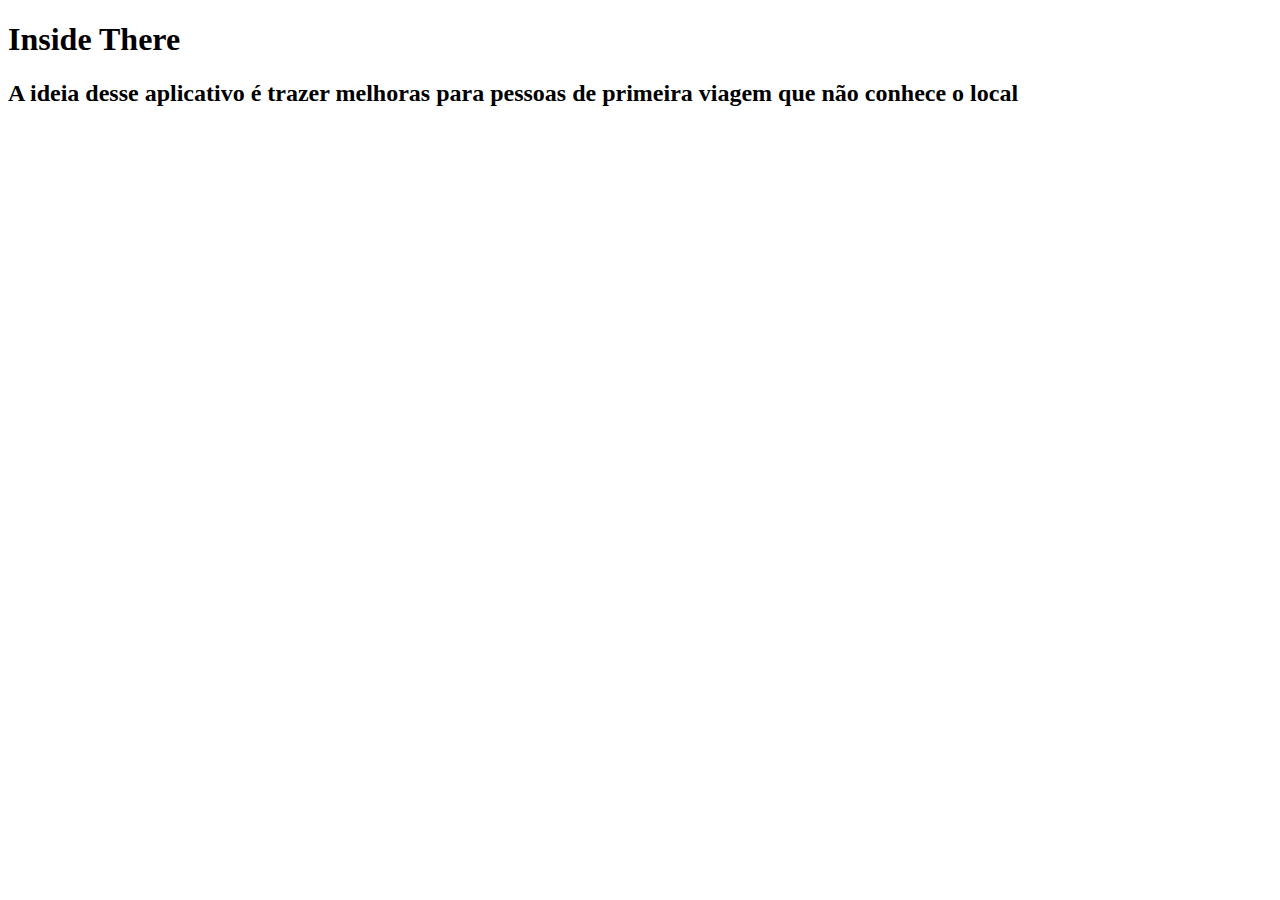
==== Inside There/index.html @ d286673c "Add files via upload" ====
<!DOCTYPE html>
<html>
<head>
    <meta charset="UTF-8"/>
    <title>Inside There</title> 
</head>
<body>
<h1>Inside There</h1>
<p>

<h2>A ideia desse aplicativo é trazer melhoras para pessoas de primeira viagem que não conhece o local</h2>

</p>


</body>









</html>
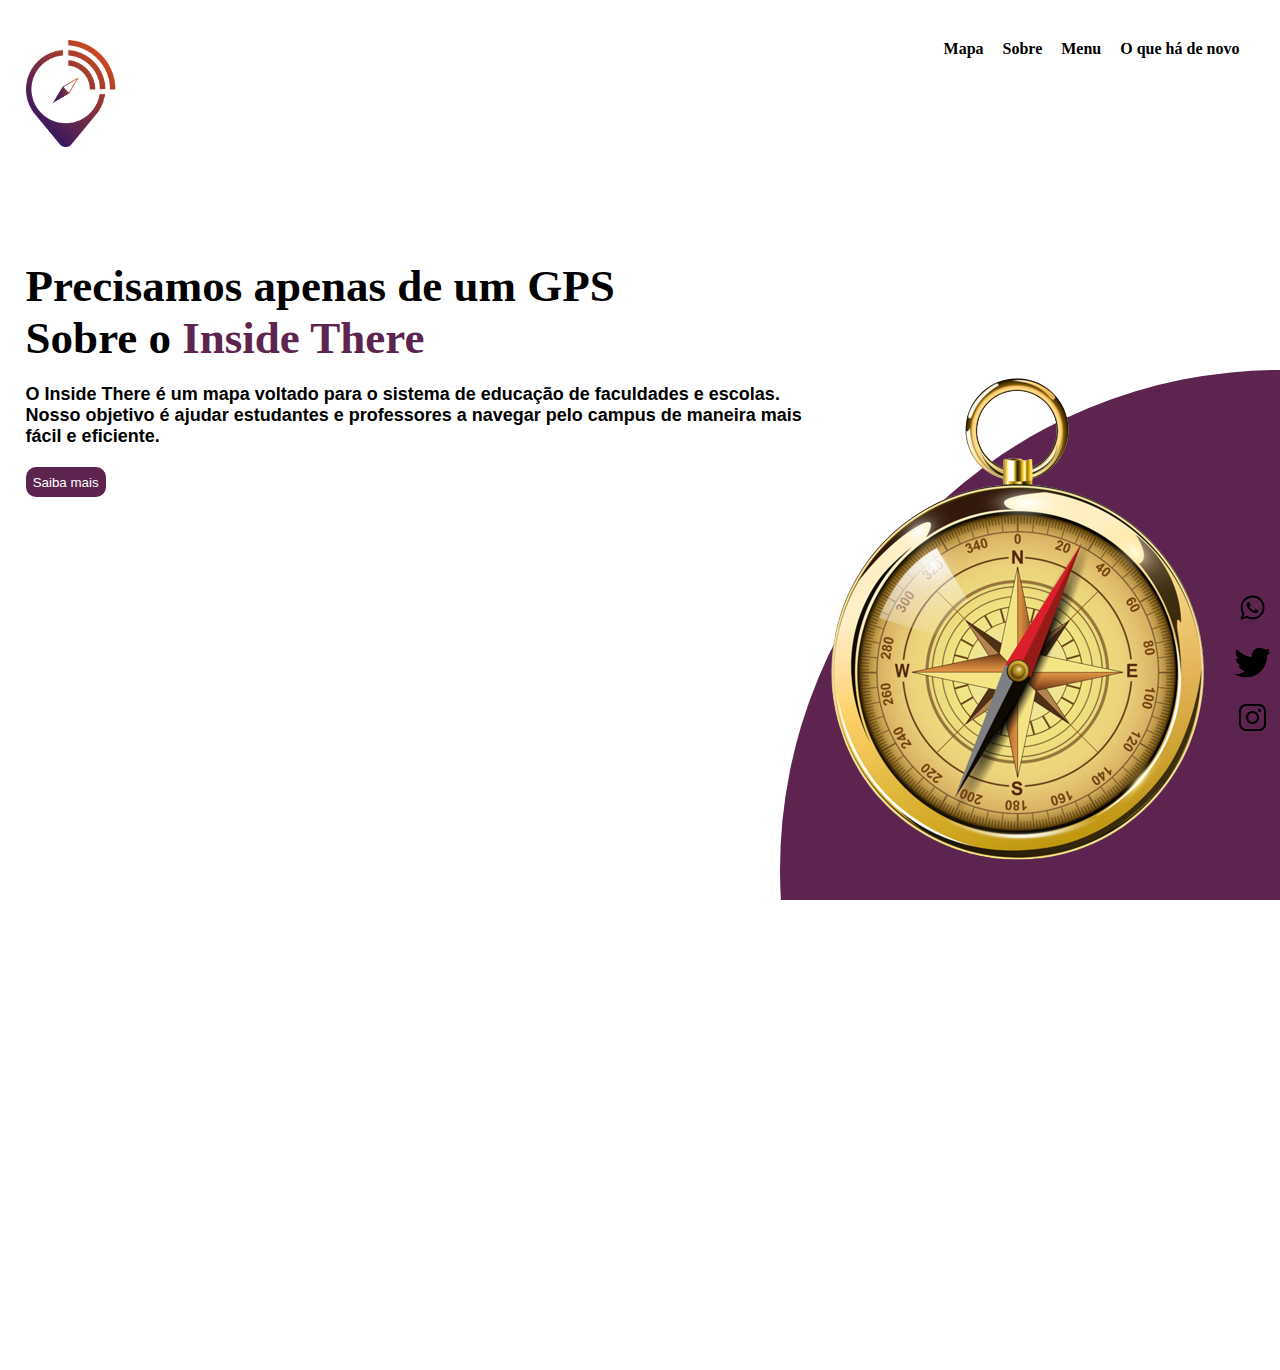
==== commit bad77852: "Add files via upload" ====
--- a/Inside There/index.html
+++ b/Inside There/index.html
@@ -2,25 +2,38 @@
 <html>
 <head>
     <meta charset="UTF-8"/>
-    <title>Inside There</title> 
+    <meta name="viewport" content="width=device-width, initial-scale=1.0, maximum-scale=1.0">
+    <title>Inside There- Site em construção</title> 
+    <link rel="stylesheet" href="assets/css/style.css"/>
 </head>
 <body>
-<h1>Inside There</h1>
-<p>
-
-<h2>A ideia desse aplicativo é trazer melhoras para pessoas de primeira viagem que não conhece o local</h2>
-
-</p>
-
-
+<header>
+    <div class="center">
+        <div class="logo"><img src="assets/Ativo_5.png" width="90" /></div><!--logo-->
+        <div class="menu">
+           <a href="a.html">Mapa</a>
+           <a href="a">Sobre</a>
+           <a href="a">Menu</a>
+           <a href="a">O que há de novo</a>
+        </div><!--menu-->
+    </div><!--center-->
+</header>
+<section class="sobre">
+   <div class="extras">
+     <img src="assets/Bussula_1-removebg-preview.png" />
+         <div class="social-media">
+            <a href=""><img src="assets/Whatsapp-removebg-preview.png" width="35"/></a>
+            <a href=""><img src="assets/Twitter-removebg-preview.png" width="35" /></a>
+            <a href=""><img src="assets/instagram-removebg-preview.png" width="35" /></a>
+        </div>
+   </div><!--extras-->
+     <div class="center">
+         <div class="texto-sobre">
+            <h1>Precisamos apenas de um GPS<br/>Sobre o <span style="color: #5d244f;">Inside There</span></h1>
+            <p>O Inside There é um mapa voltado para o sistema de educação de faculdades e escolas. Nosso objetivo é ajudar estudantes e professores a navegar pelo campus de maneira mais fácil e eficiente.</p>
+            <button>Saiba mais</button>
+         </div>
+     </div>
+</section>
 </body>
-
-
-
-
-
-
-
-
-
 </html>--- a/Inside There/assets/css/style.css
+++ b/Inside There/assets/css/style.css
@@ -0,0 +1,97 @@
+*{
+    margin: 0;
+    padding: 0;
+    box-sizing: border-box;
+}
+
+.center{
+   display: flex;
+   flex-wrap: wrap;
+   max-width: 1400px;
+   margin: 20px auto;
+   padding:0 2%;
+}
+
+html,body{
+    height:100%;
+    overflow-y: hidden;
+    overflow-x: hidden;
+}
+
+
+
+header{
+    height: 200px;
+    padding: 20px 0;
+}
+
+.logo{
+    width: 50%;
+}
+
+.menu{
+    width: 50%;
+    text-align: right;
+}
+
+.menu a{
+    color: black;
+    text-decoration: none;
+    font-weight: bold;
+    margin-right: 15px;
+}
+
+section.sobre{
+    height: calc(100% - 200px);
+    position: relative;
+}
+
+.extras{
+    position: absolute;
+    bottom:-450px;
+    right:-500px;
+    width: 1000px;
+    height: 1000px;
+    border-radius: 50%;
+    background-color: #5d244f;
+}
+
+.social-media{
+    position: absolute;
+    right: 510px;
+    top: 200px;
+}
+
+.social-media  img{ 
+    display: block;
+    width: 35px;
+    margin: 20px 0;
+}
+
+.texto-sobre{
+    margin-top: 40px;
+}
+
+.texto-sobre h1{
+    font-size: 45px;
+}
+
+.texto-sobre p{
+    margin: 20px 0;
+    color: black;
+    font-size: 18px;
+    font-weight: bold;
+    max-width: 800px;
+    font-family: Arial, Helvetica, sans-serif;
+}
+
+.texto-sobre button{
+    border: 0;
+    background-color: #5d244f;
+    color: white;
+    border-radius: 10px;
+    width: 80px;
+    height: 30px;
+    cursor: pointer;
+
+}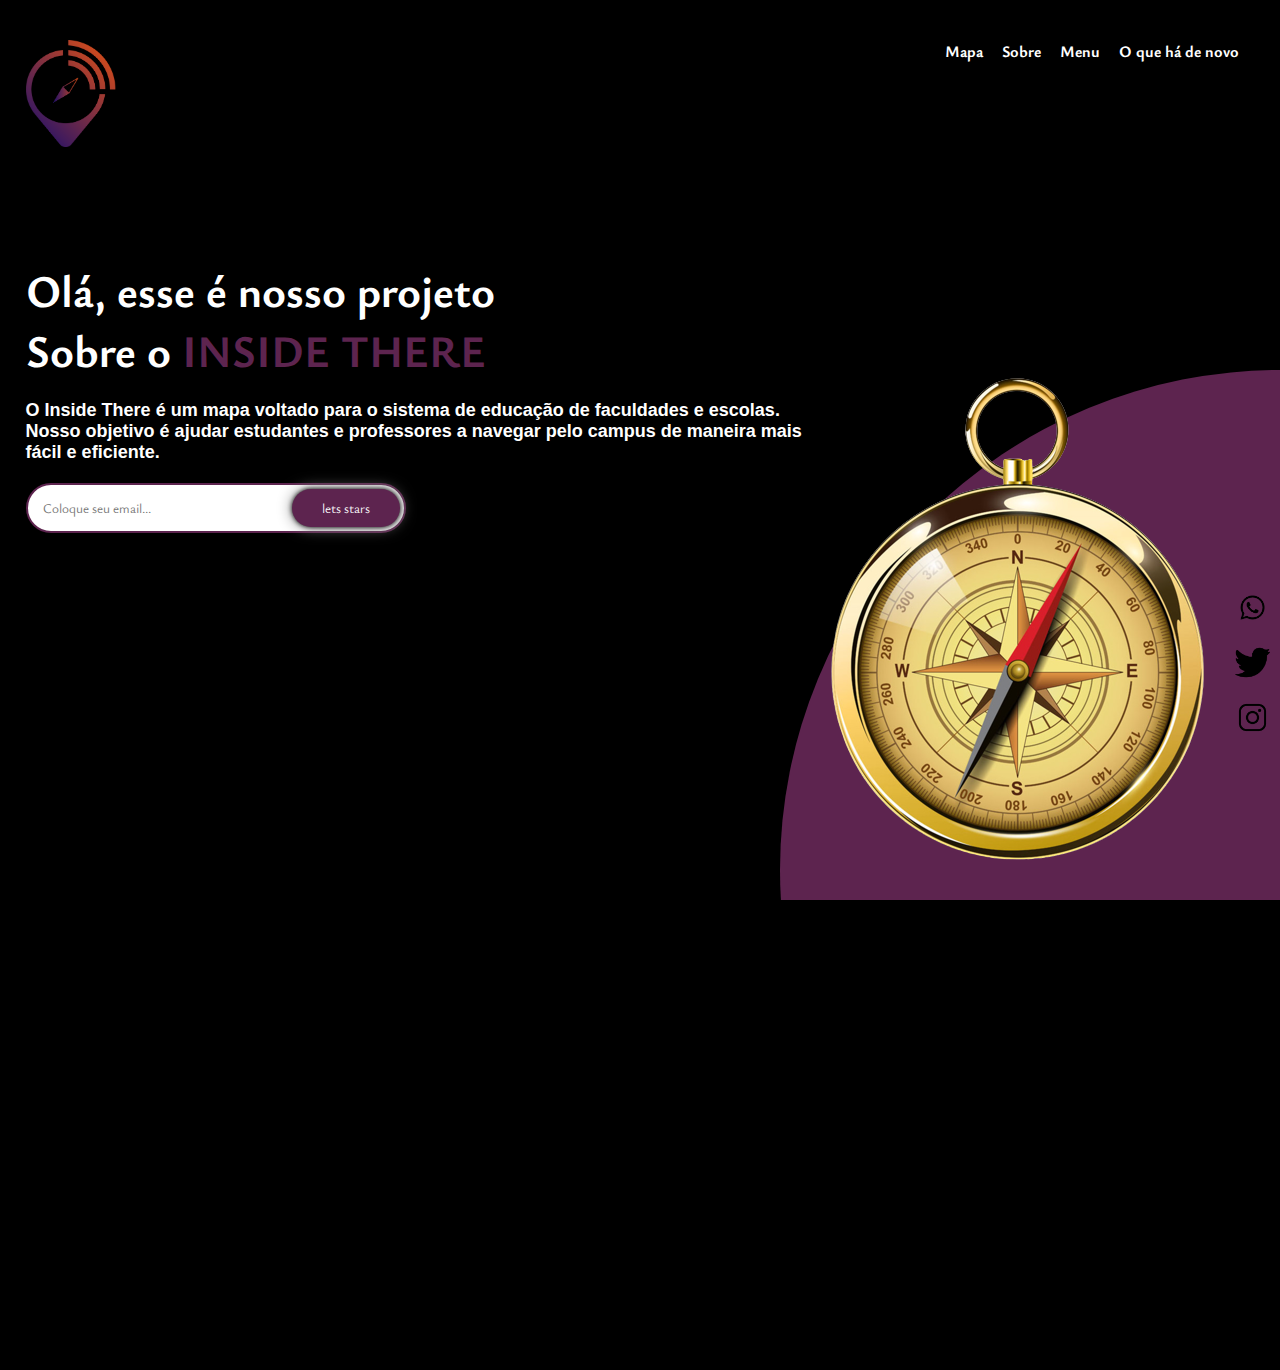
==== commit 836cdce8: "Add files via upload" ====
--- a/Inside There/index.html
+++ b/Inside There/index.html
@@ -5,34 +5,41 @@
     <meta name="viewport" content="width=device-width, initial-scale=1.0, maximum-scale=1.0">
     <title>Inside There- Site em construção</title> 
     <link rel="stylesheet" href="assets/css/style.css"/>
+    
 </head>
 <body>
 <header>
+    <nav>
     <div class="center">
-        <div class="logo"><img src="assets/Ativo_5.png" width="90" /></div><!--logo-->
-        <div class="menu">
+        <div class="logo"><img src="IMG/Ativo_5.png" width="90" /></div><!--logo-->
+         <div class="menu">
            <a href="a.html">Mapa</a>
            <a href="a">Sobre</a>
            <a href="a">Menu</a>
            <a href="a">O que há de novo</a>
-        </div><!--menu-->
+         </div><!--menu-->
+        </nav>
     </div><!--center-->
 </header>
 <section class="sobre">
-   <div class="extras">
-     <img src="assets/Bussula_1-removebg-preview.png" />
-         <div class="social-media">
-            <a href=""><img src="assets/Whatsapp-removebg-preview.png" width="35"/></a>
-            <a href=""><img src="assets/Twitter-removebg-preview.png" width="35" /></a>
-            <a href=""><img src="assets/instagram-removebg-preview.png" width="35" /></a>
-        </div>
-   </div><!--extras-->
+  <div class="extras">
+   <img src="IMG/Bussula_1-removebg-preview.png" />
+    <div class="social-media">
+        <a href=""><img src="IMG/Whatsapp-removebg-preview.png" width="35"/></a>
+        <a href=""><img src="IMG/Twitter-removebg-preview.png" width="35" /></a>
+        <a href=""><img src="IMG/instagram-removebg-preview.png" width="35" /></a>
+    </div>
+</div><!--extras-->
      <div class="center">
          <div class="texto-sobre">
-            <h1>Precisamos apenas de um GPS<br/>Sobre o <span style="color: #5d244f;">Inside There</span></h1>
-            <p>O Inside There é um mapa voltado para o sistema de educação de faculdades e escolas. Nosso objetivo é ajudar estudantes e professores a navegar pelo campus de maneira mais fácil e eficiente.</p>
-            <button>Saiba mais</button>
-         </div>
+            <h1>Olá, esse é nosso projeto<br/>Sobre o <span style="color: #5d244f;">INSIDE THERE</span></h1>
+            <p>O Inside There é um mapa voltado para o sistema de educação de faculdades e escolas. Nosso objetivo é ajudar estudantes e professores a navegar pelo campus de maneira mais fácil e eficiente. </p>
+             <div class="newslatter">
+                <form>
+                    <input type="email" name="email" id="mail" placeholder="Coloque seu email...">
+                    <input type="submit" name="submit" value="lets stars">
+                </form>
+             </div>
      </div>
 </section>
 </body>
--- a/Inside There/assets/css/style.css
+++ b/Inside There/assets/css/style.css
@@ -1,4 +1,9 @@
+@import url('https://fonts.googleapis.com/css2?family=Ysabeau:wght@200;400&display=swap');
+
+
+
 *{
+    font-family: 'Ysabeau', sans-serif;
     margin: 0;
     padding: 0;
     box-sizing: border-box;
@@ -16,9 +21,9 @@
     height:100%;
     overflow-y: hidden;
     overflow-x: hidden;
+    background-color: black;
+
 }
-
-
 
 header{
     height: 200px;
@@ -35,10 +40,11 @@
 }
 
 .menu a{
-    color: black;
+    color: rgb(255, 255, 255);
     text-decoration: none;
     font-weight: bold;
     margin-right: 15px;
+    
 }
 
 section.sobre{
@@ -78,20 +84,44 @@
 
 .texto-sobre p{
     margin: 20px 0;
-    color: black;
+    color: rgb(255, 255, 255);
     font-size: 18px;
     font-weight: bold;
     max-width: 800px;
     font-family: Arial, Helvetica, sans-serif;
 }
 
-.texto-sobre button{
-    border: 0;
+
+.texto-sobre h1{
+    color: white;
+}
+
+.newslatter form{
+    width: 380px;
+    max-width: 100%;
+    position: relative;
+}
+
+.newslatter form input:first-child{
+    display: inline-block;
+    width: 100%;
+    padding: 14px 130px 14px 15px;
+    border: 2px solid #5d244f;
+    outline: none;
+    border-radius: 30px;
+}
+
+.newslatter form input:last-child{
+    position: absolute;
+    display: inline-block;
+    outline: none;
+    border: none;
+    padding: 10px 30px;
+    border-radius: 30px;
     background-color: #5d244f;
     color: white;
-    border-radius: 10px;
-    width: 80px;
-    height: 30px;
     cursor: pointer;
-
+    box-shadow: 0px 0px 5px #000, 0px 0px 15px #868686;
+    top: 6px;
+    right: 6px;
 }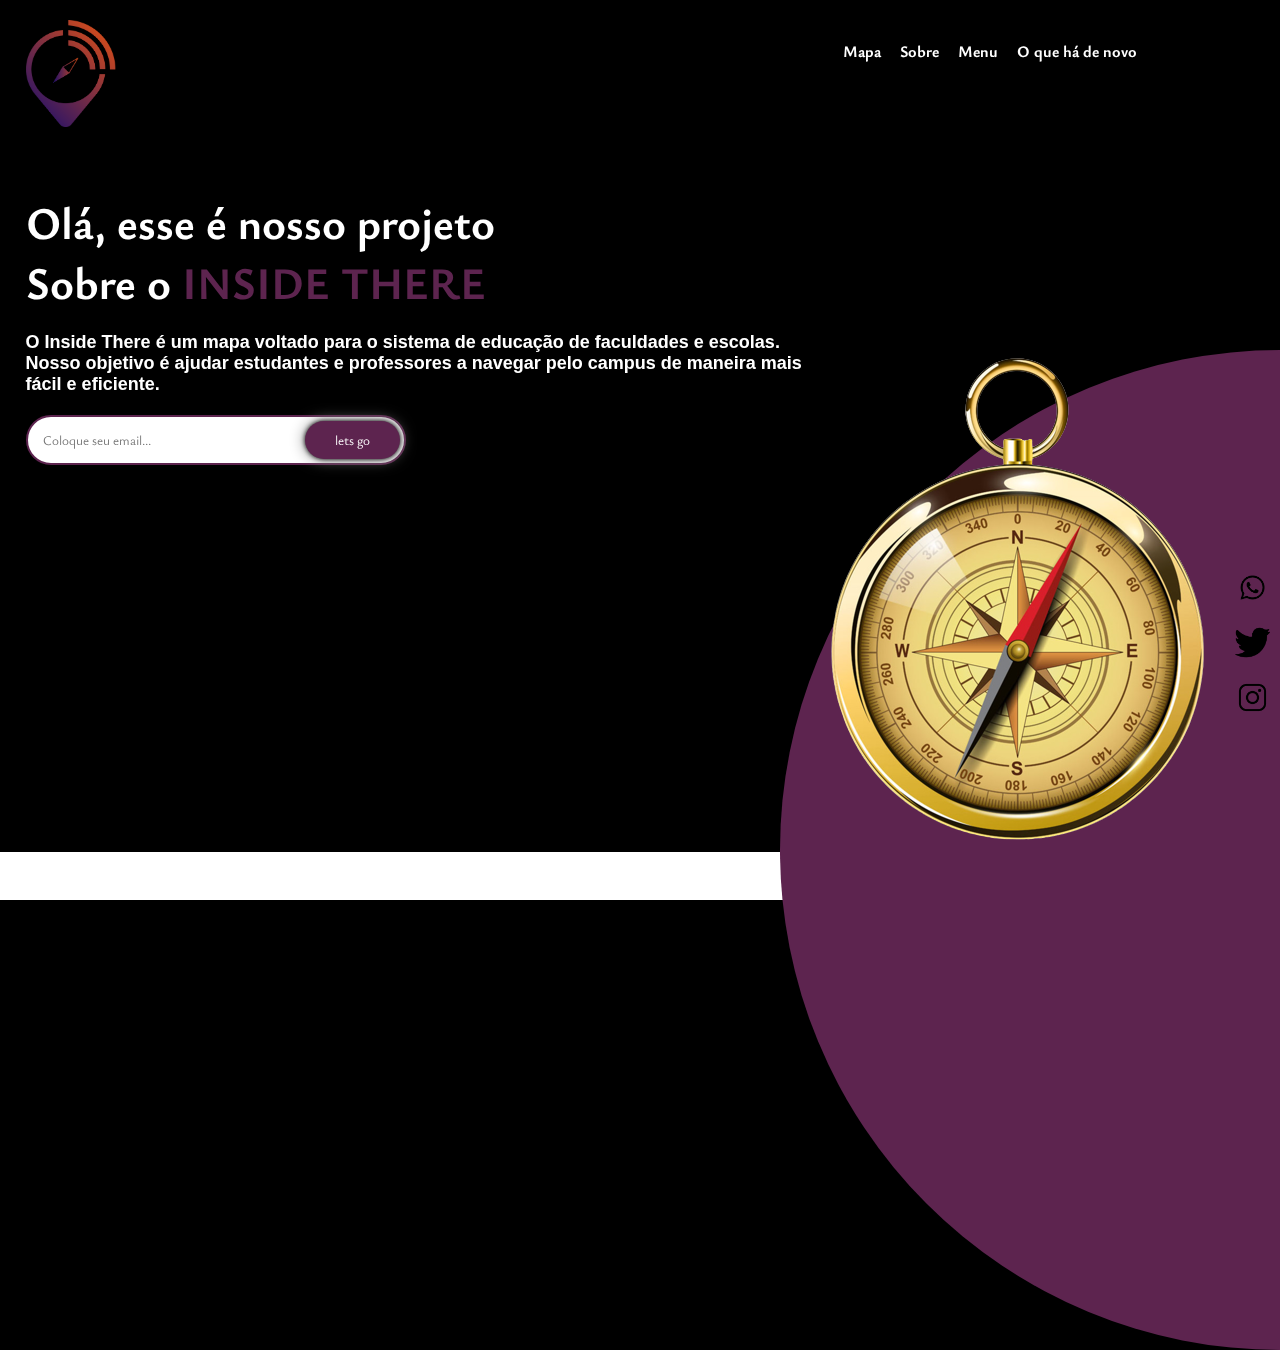
==== commit 8fcd7dca: "Add files via upload" ====
--- a/Inside There/index.html
+++ b/Inside There/index.html
@@ -5,42 +5,64 @@
     <meta name="viewport" content="width=device-width, initial-scale=1.0, maximum-scale=1.0">
     <title>Inside There- Site em construção</title> 
     <link rel="stylesheet" href="assets/css/style.css"/>
-    
 </head>
 <body>
-<header>
-    <nav>
     <div class="center">
+        <nav class="navbar">
         <div class="logo"><img src="IMG/Ativo_5.png" width="90" /></div><!--logo-->
          <div class="menu">
+            <!-- NAVBAR CREATION -->
+            <ul class="header">
            <a href="a.html">Mapa</a>
            <a href="a">Sobre</a>
            <a href="a">Menu</a>
            <a href="a">O que há de novo</a>
          </div><!--menu-->
+        </ul>
         </nav>
     </div><!--center-->
-</header>
-<section class="sobre">
+
   <div class="extras">
    <img src="IMG/Bussula_1-removebg-preview.png" />
     <div class="social-media">
-        <a href=""><img src="IMG/Whatsapp-removebg-preview.png" width="35"/></a>
-        <a href=""><img src="IMG/Twitter-removebg-preview.png" width="35" /></a>
-        <a href=""><img src="IMG/instagram-removebg-preview.png" width="35" /></a>
+        <img src="IMG/Whatsapp-removebg-preview.png" width="35"/>
+        <img src="IMG/Twitter-removebg-preview.png" width="35" />
+        <img src="IMG/instagram-removebg-preview.png" width="35"/>
     </div>
 </div><!--extras-->
+<section class="sobre">
      <div class="center">
-         <div class="texto-sobre">
+        <div class="texto-sobre">
             <h1>Olá, esse é nosso projeto<br/>Sobre o <span style="color: #5d244f;">INSIDE THERE</span></h1>
             <p>O Inside There é um mapa voltado para o sistema de educação de faculdades e escolas. Nosso objetivo é ajudar estudantes e professores a navegar pelo campus de maneira mais fácil e eficiente. </p>
-             <div class="newslatter">
-                <form>
-                    <input type="email" name="email" id="mail" placeholder="Coloque seu email...">
-                    <input type="submit" name="submit" value="lets stars">
-                </form>
-             </div>
-     </div>
+        <div class="newslatter">
+        <form>
+            <input type="email" name="email" id="mail" placeholder="Coloque seu email...">
+            <input type="submit" name="submit" value="lets go">
+        </form>
+        </div>
+      </div>
+    </div>
 </section>
+<!----About section start---->
+<section class="backgroud-color-sobre">
+    <div class="Main-sobre">
+        <img src="img/labello.jpeg" width="400" alt="foto da boa">
+        <div class="text-sobre">
+            <h2>Sobre-Mim</h2>
+            <h4>Desenvolvedora<span> Back-end</span></h4>
+            <p>Possuo sólidos conhecimentos em programação, especialmente em linguagens como Python e Java.Estou
+                sempre buscando aprender novas tecnologias e aprimorar minhas habilidades em desenvolvimento de
+                software. Tenho experiência em projetos de back-end, desde a concepção até a entrega. Meu objetivo é
+                desenvolver soluções eficientes, escaláveis e seguras para atender às necessidades dos clientes e
+                usuários finais. Estou sempre disposto a enfrentar novos desafios e colaborar com outras pessoas
+                para alcançar os objetivos do projeto.</p>
+            <button class="button">Vamos conversar</button>
+        </div><!--text-sobre-->
+    </div><!--main-sobre-->
+</section><!--backgroud-color-sobre--->
+
+
+ </section>
 </body>
 </html>--- a/Inside There/assets/css/style.css
+++ b/Inside There/assets/css/style.css
@@ -1,6 +1,4 @@
 @import url('https://fonts.googleapis.com/css2?family=Ysabeau:wght@200;400&display=swap');
-
-
 
 *{
     font-family: 'Ysabeau', sans-serif;
@@ -28,6 +26,43 @@
 header{
     height: 200px;
     padding: 20px 0;
+}
+
+.header{
+    position: fixed;
+    top: 0;
+    left: 0;
+    width: 100%;
+    background: transparent;
+    display: absolute;
+    padding: 40px 10%;
+}
+
+.navbar a{
+    position: relative;
+    font-size: 16px;
+    color: #fff;
+    margin-right: 30px;
+    text-decoration: none;
+}
+
+.navbar a::after{
+    content: "";
+    position: absolute;
+    left: 0;
+    width: 100%;
+    height: 2px;
+    background: #fff;
+    bottom: -5px;
+    border-radius: 5px;
+    transform: translateY(10px);
+    opacity: 0;
+    transition: .5s ease;
+}
+
+.navbar a:hover:after{
+    transform: translateY(0);
+    opacity: 1;
 }
 
 .logo{
@@ -80,6 +115,7 @@
 
 .texto-sobre h1{
     font-size: 45px;
+    color: white;
 }
 
 .texto-sobre p{
@@ -89,11 +125,6 @@
     font-weight: bold;
     max-width: 800px;
     font-family: Arial, Helvetica, sans-serif;
-}
-
-
-.texto-sobre h1{
-    color: white;
 }
 
 .newslatter form{
@@ -124,4 +155,18 @@
     box-shadow: 0px 0px 5px #000, 0px 0px 15px #868686;
     top: 6px;
     right: 6px;
+}
+
+.backgroud-color-sobre{
+    background-color: white;
+    width: 100%;
+    padding: 100px 0px;
+}
+
+.Main-sobre {
+    display: flex;
+    align-items: center;
+    justify-content: space-around;
+    width: 1120px;
+    margin: 0 auto;
 }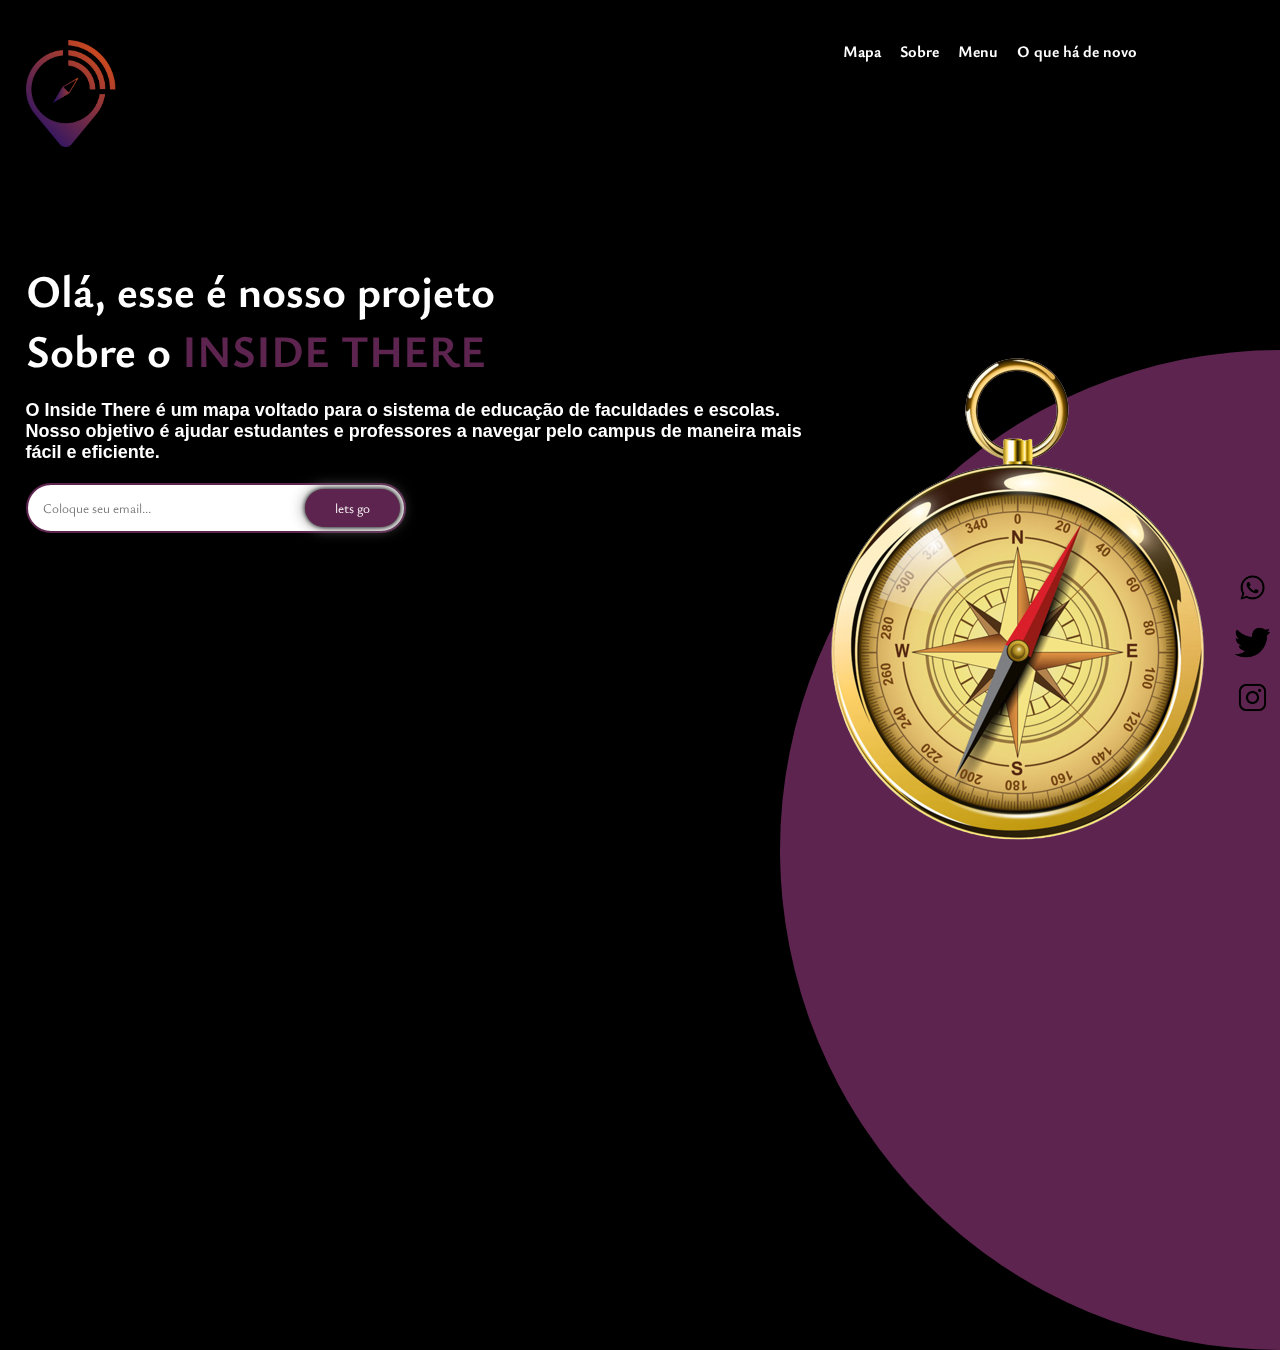
==== commit 188cd5cd: "Add files via upload" ====
--- a/Inside There/index.html
+++ b/Inside There/index.html
@@ -7,6 +7,7 @@
     <link rel="stylesheet" href="assets/css/style.css"/>
 </head>
 <body>
+    <header>
     <div class="center">
         <nav class="navbar">
         <div class="logo"><img src="IMG/Ativo_5.png" width="90" /></div><!--logo-->
@@ -14,14 +15,14 @@
             <!-- NAVBAR CREATION -->
             <ul class="header">
            <a href="a.html">Mapa</a>
-           <a href="a">Sobre</a>
+           <a href="sobre.html">Sobre</a>
            <a href="a">Menu</a>
            <a href="a">O que há de novo</a>
          </div><!--menu-->
         </ul>
         </nav>
+    </header>
     </div><!--center-->
-
   <div class="extras">
    <img src="IMG/Bussula_1-removebg-preview.png" />
     <div class="social-media">
@@ -44,25 +45,5 @@
       </div>
     </div>
 </section>
-<!----About section start---->
-<section class="backgroud-color-sobre">
-    <div class="Main-sobre">
-        <img src="img/labello.jpeg" width="400" alt="foto da boa">
-        <div class="text-sobre">
-            <h2>Sobre-Mim</h2>
-            <h4>Desenvolvedora<span> Back-end</span></h4>
-            <p>Possuo sólidos conhecimentos em programação, especialmente em linguagens como Python e Java.Estou
-                sempre buscando aprender novas tecnologias e aprimorar minhas habilidades em desenvolvimento de
-                software. Tenho experiência em projetos de back-end, desde a concepção até a entrega. Meu objetivo é
-                desenvolver soluções eficientes, escaláveis e seguras para atender às necessidades dos clientes e
-                usuários finais. Estou sempre disposto a enfrentar novos desafios e colaborar com outras pessoas
-                para alcançar os objetivos do projeto.</p>
-            <button class="button">Vamos conversar</button>
-        </div><!--text-sobre-->
-    </div><!--main-sobre-->
-</section><!--backgroud-color-sobre--->
-
-
- </section>
 </body>
 </html>